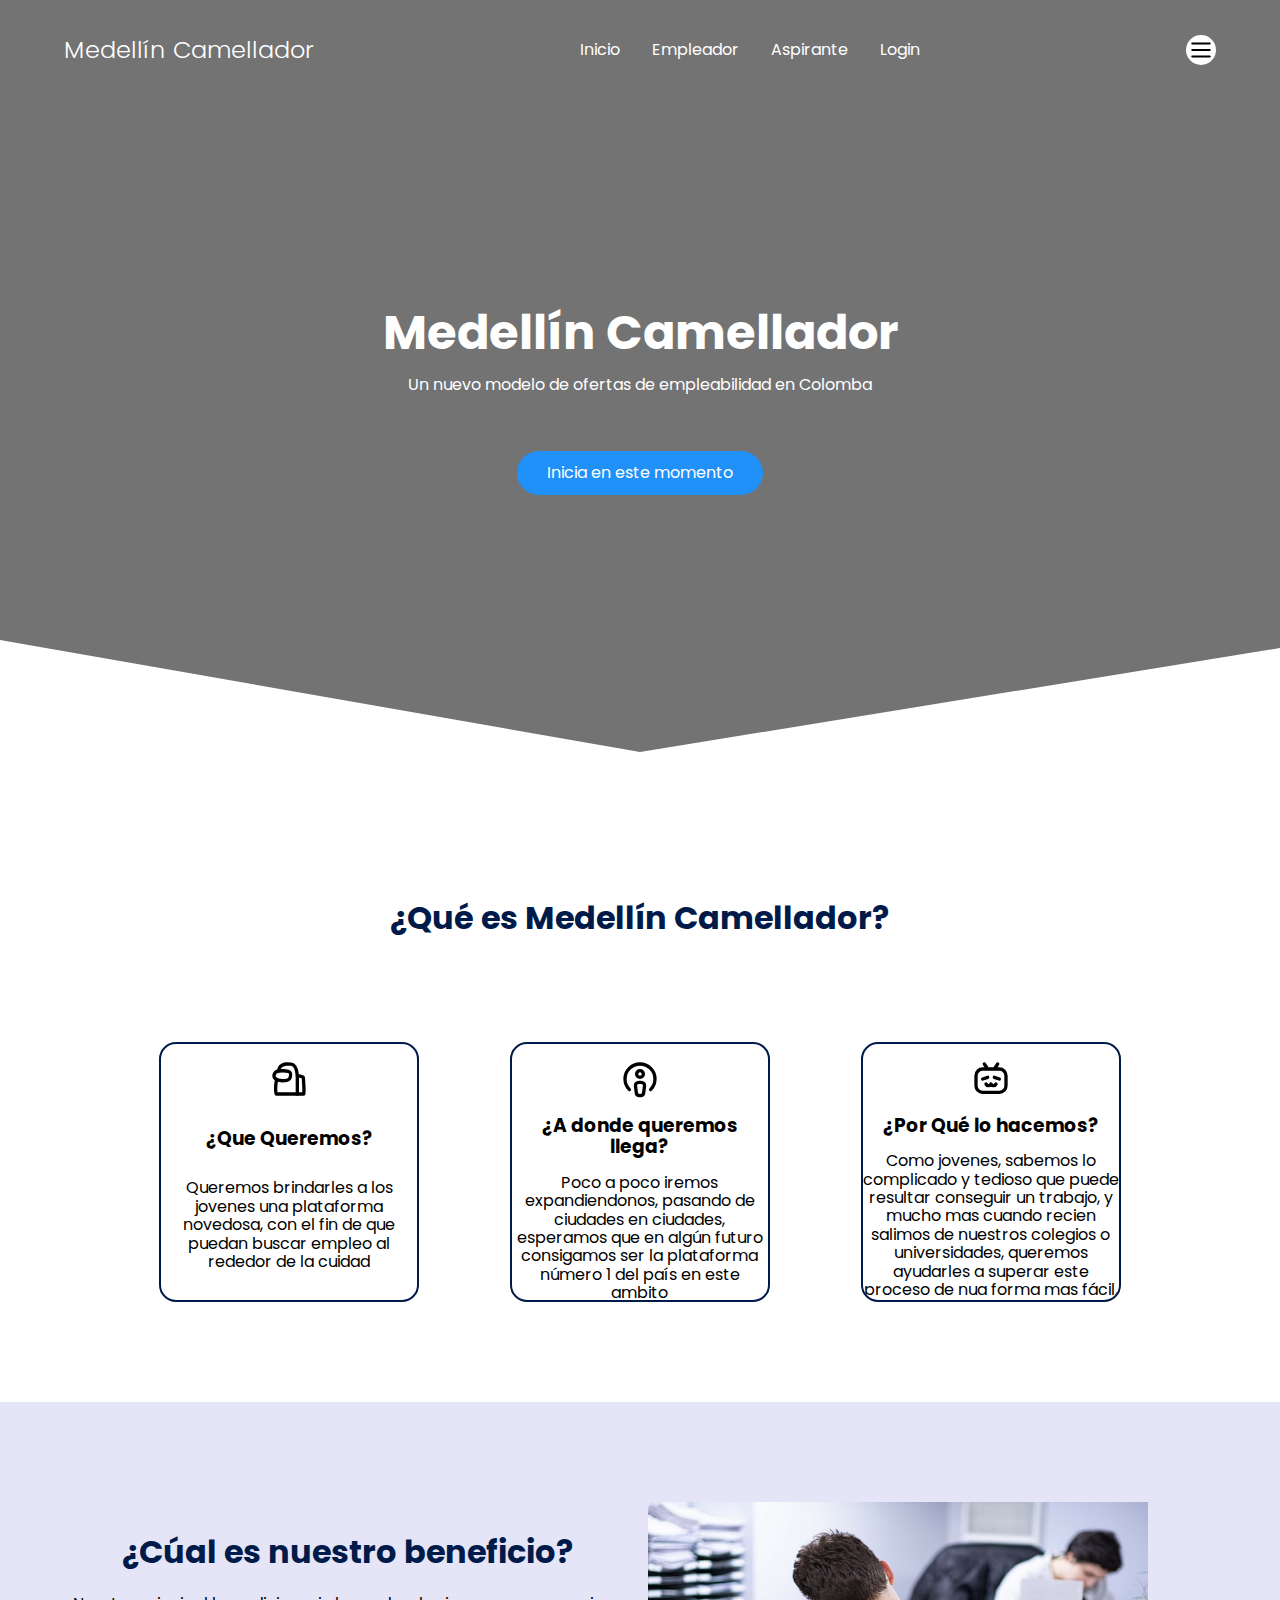
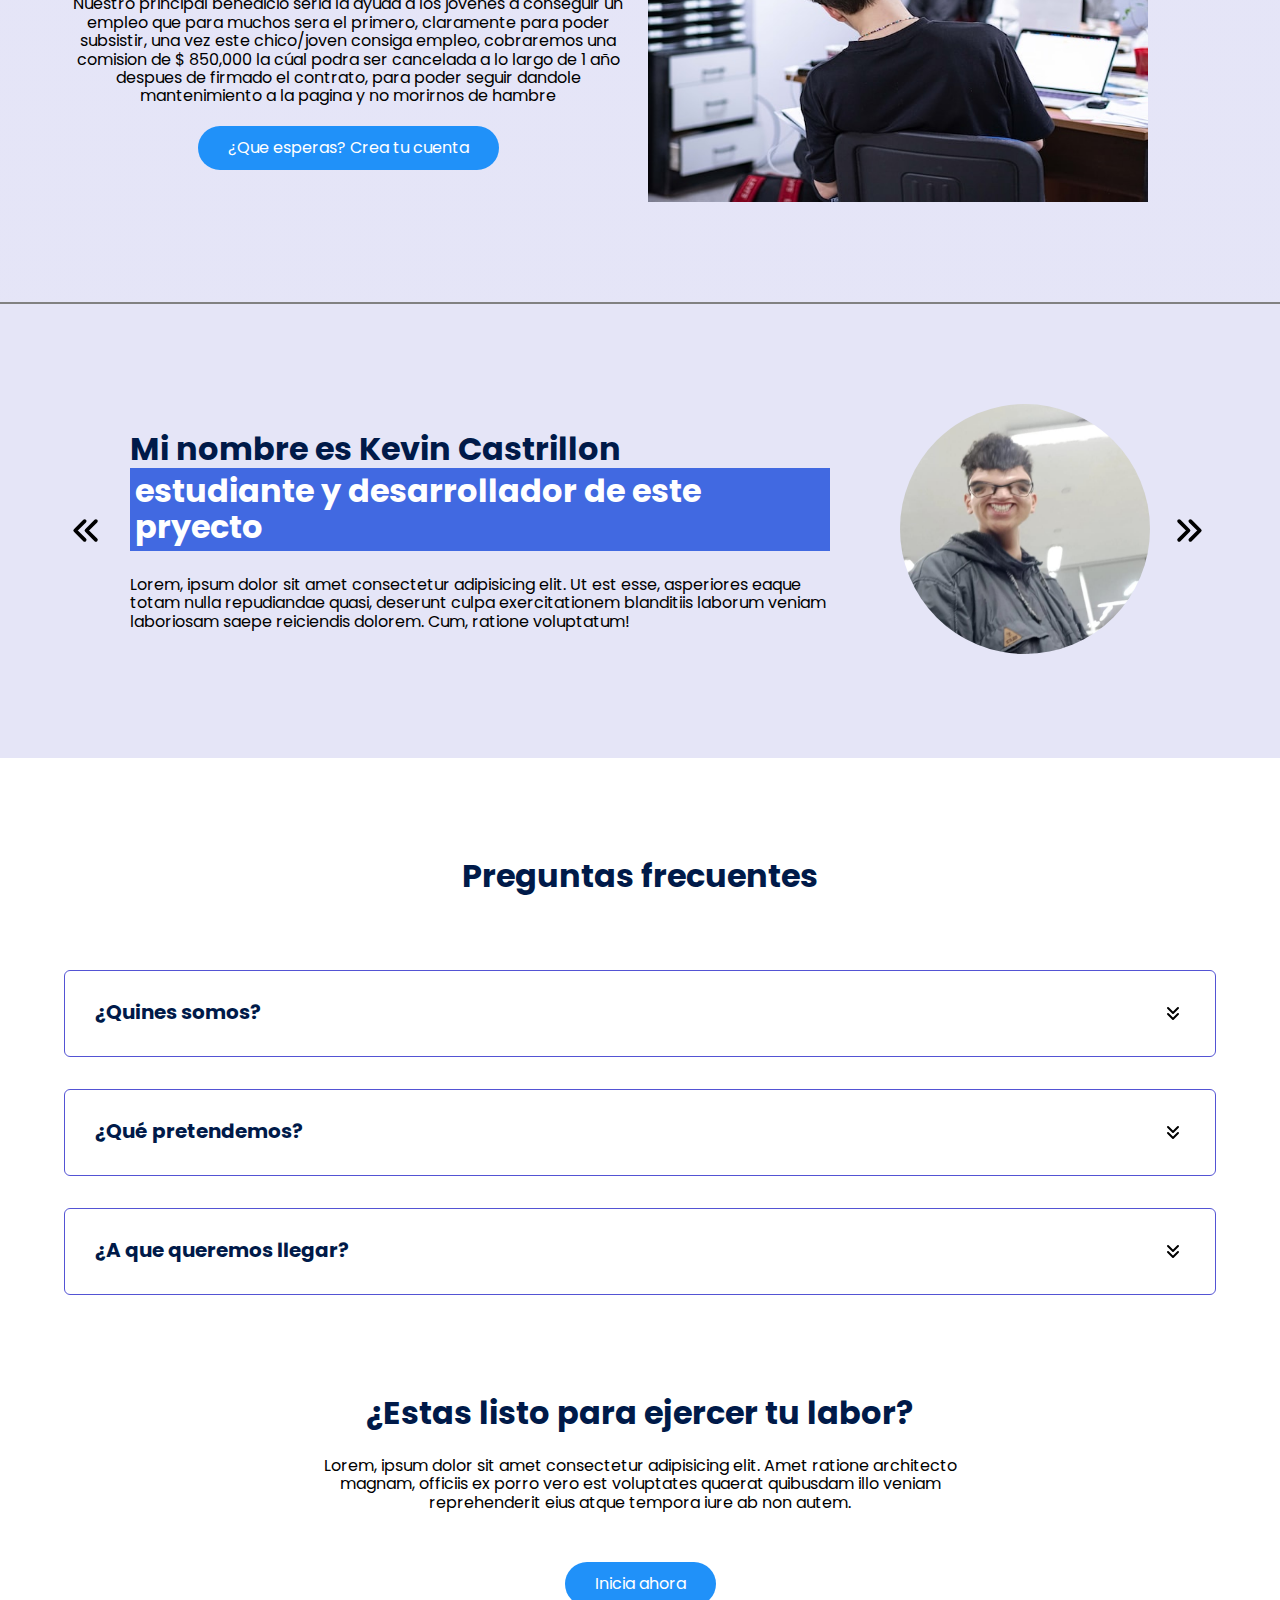
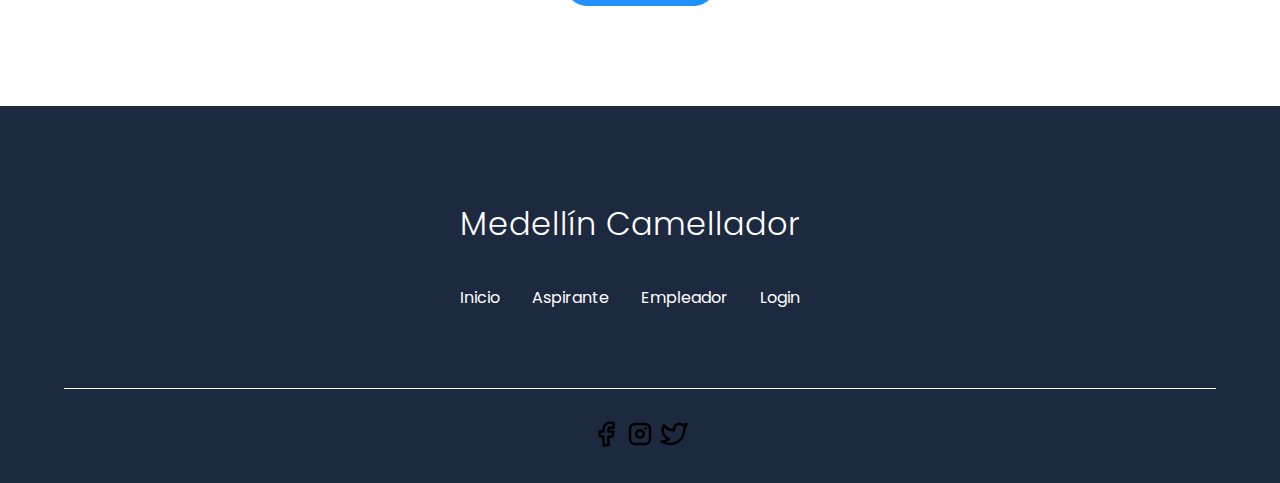
==== index.html @ f861431a "Add files (first time)" ====
<!DOCTYPE html>
<html lang="en">

<head>
    <meta charset="UTF-8">
    <meta http-equiv="X-UA-Compatible" content="IE=edge">
    <meta name="viewport" content="width=device-width, initial-scale=1.0">
    <!-- Link para el icono -->
    <link rel="shortcut icon" href="assets/resources/icon/chart-area-line-filled.png" type="image/x-icon">
    <!-- Normalize -->
    <link rel="stylesheet" href="assets/css/normalize.css">
    <!-- Link Css general -->
    <link rel="stylesheet" href="assets/css/home.css">
    <!-- Link NavBar Css -->
    <link rel="stylesheet" href="assets/css/navbar.css">
    <!-- Link Css especifico -->
    <link rel="stylesheet" href="assets/css/index.css">
    <title>Medellín Camellador</title>
</head>

<body>
    <header class="hero">
        <nav class="nav container">
            <div class="nav__logo">
                <h2 class="nav__title">Medellín Camellador</h2>
            </div>

            <ul class="nav__link nav__link--menu">
                <li class="nav__items">
                    <a href="#" class="nav__links">Inicio</a>
                </li>
                <li class="nav__items">
                    <a href="#" class="nav__links">Empleador</a>
                </li>
                <li class="nav__items">
                    <a href="#" class="nav__links">Aspirante</a>
                </li>
                <li class="nav__items">
                    <a href="#" class="nav__links">Login</a>
                </li>

                <img src="assets/resources/icon/close.svg" alt="Close" class="nav__close">
            </ul>

            <div class="nav__menu">
                <img src="assets/resources/icon/menu.svg" alt="Menu" class="nav__img">
            </div>
        </nav>

        <section class="hero__container container">
            <h1 class="hero__title">Medellín Camellador</h1>
            <p class="hero__paragraph">Un nuevo modelo de ofertas de empleabilidad en Colomba</p>
            <a href="#" class="cta">Inicia en este momento</a>
        </section>
    </header>

    <main>
        <section class="container about">
            <h2 class="subtitle">¿Qué es Medellín Camellador?</h2>

            <div class="about__main">
                <article class="about__icons">
                    <img src="assets/resources/icon/brand-among-us.svg" alt="Sus" class="about__icon">
                    <h3 class="about__title">¿Que Queremos?</h3>
                    <p class="about_paragraph">Queremos brindarles a los jovenes una plataforma novedosa, con el fin de
                        que puedan buscar empleo al rededor de la cuidad</p>
                </article>

                <article class="about__icons">
                    <img src="assets/resources/icon/brand-apple-podcast.svg" alt="Sus" class="about__icon">
                    <h3 class="about__title">¿A donde queremos llega?</h3>
                    <p class="about_paragraph">Poco a poco iremos expandiendonos, pasando de ciudades en ciudades,
                        esperamos que en algún futuro consigamos ser la plataforma número 1 del país en este ambito</p>
                </article>

                <article class="about__icons">
                    <img src="assets/resources/icon/brand-bilibili.svg" alt="Sus" class="about__icon">
                    <h3 class="about__title">¿Por Qué lo hacemos?</h3>
                    <p class="about_paragraph">Como jovenes, sabemos lo complicado y tedioso que puede resultar
                        conseguir un trabajo, y mucho mas cuando recien salimos de nuestros colegios o universidades,
                        queremos ayudarles a superar este proceso de nua forma mas fácil, y asi poder empezar su vida
                        laboral</p>
                </article>
            </div>
        </section>

        <section class="knowledge">
            <div class="knowledge__container container">
                <div class="knowledge__text">
                    <h2 class="subtitle">¿Cúal es nuestro beneficio?</h2>
                    <p class="knowledge__paragraph">Nuestro principal benedicio seria la ayuda a los jovenes a conseguir
                        un empleo que para muchos sera el primero, claramente para poder subsistir, una vez este
                        chico/joven consiga empleo, cobraremos una comision de $ 850,000 la cúal podra ser cancelada a
                        lo largo de 1 año despues de firmado el contrato, para poder seguir dandole mantenimiento a la
                        pagina y no morirnos de hambre</p>
                    <a href="#" class="cta">¿Que esperas? Crea tu cuenta</a>
                </div>

                <figure class="knowledge__picture">
                    <img src="assets/resources/img/picture1.jpg" alt="Fotico" class="knowledge__img">
                </figure>
            </div>
        </section>

        <section class="testimony">
            <div class="testimony__container container">
                <img src="assets/resources/icon/chevrons-left.svg" class="testimony__arrow" id="before">

                <section class="testimony__body" data-id="1">
                    <div class="testimony__texts">
                        <h2 class="subtitle">Mi nombre Frank Muriel, <span class="testimony__course">estudiante,
                                desarrollador y lider del proyecto</span></h2>
                        <p class="testimony__review">Lorem, ipsum dolor sit amet consectetur adipisicing elit. Ut est
                            esse, asperiores eaque laborum veniam laboriosam saepe reiciendis dolorem. Cum, ratione
                            voluptatum!</p>
                    </div>

                    <figure class="testimony__picture">
                        <img src="assets/resources/img/frank.jpeg" class="testimony__img">
                    </figure>
                </section>

                <section class="testimony__body testimony__body--show" data-id="2">
                    <div class="testimony__texts">
                        <h2 class="subtitle">Mi nombre es Kevin Castrillon <span class="testimony__course">estudiante
                                y desarrollador de este pryecto</span></h2>
                        <p class="testimony__review">Lorem, ipsum dolor sit amet consectetur adipisicing elit. Ut est
                            esse, asperiores eaque totam nulla repudiandae quasi, deserunt culpa exercitationem
                            blanditiis laborum veniam laboriosam saepe reiciendis dolorem. Cum, ratione voluptatum!</p>
                    </div>

                    <figure class="testimony__picture">
                        <img src="assets/resources/img/kevin.jpeg" class="testimony__img">
                    </figure>
                </section>



                <img src="assets/resources/icon/chevrons-right.svg" class="testimony__arrow" id="next">
            </div>
        </section>

        <section class="questions container">
            <h2 class="subtitle">Preguntas frecuentes</h2>

            <section class="questions__container">
                <article class="questions__padding">
                    <div class="questions__answer">
                        <h3 class="questions__title">¿Quines somos?
                            <span class="questions__arrow">
                                <img src="assets/resources/icon/chevrons-down.svg" class="questions__img">
                            </span>
                        </h3>

                        <p class="questions__show">Lorem ipsum, dolor sit amet consectetur adipisicing elit. Quos
                            facere, quidem eum id excepturi assumenda explicabo nam accusamus veritatis voluptates
                            eveniet adipisci, dicta nihil nemo modi possimus officiis quam atque? Lorem ipsum, dolor sit
                            amet consectetur adipisicing elit. Quos facere, quidem eum id excepturi assumenda explicabo
                            nam accusamus veritatis voluptates eveniet adipisci, dicta nihil nemo modi possimus officiis
                            quam atque?</p>
                    </div>
                </article>

                <article class="questions__padding">
                    <div class="questions__answer">
                        <h3 class="questions__title">¿Qué pretendemos?
                            <span class="questions__arrow">
                                <img src="assets/resources/icon/chevrons-down.svg" class="questions__img">
                            </span>
                        </h3>

                        <p class="questions__show">Lorem ipsum, dolor sit amet consectetur adipisicing elit. Quos
                            facere, quidem eum id excepturi assumenda explicabo nam accusamus veritatis voluptates
                            eveniet adipisci, dicta nihil nemo modi possimus officiis quam atque? Lorem ipsum, dolor sit
                            amet consectetur adipisicing elit. Quos facere, quidem eum id excepturi assumenda explicabo
                            nam accusamus veritatis voluptates eveniet adipisci, dicta nihil nemo modi possimus officiis
                            quam atque?</p>
                    </div>
                </article>

                <article class="questions__padding">
                    <div class="questions__answer">
                        <h3 class="questions__title">¿A que queremos llegar?
                            <span class="questions__arrow">
                                <img src="assets/resources/icon/chevrons-down.svg" class="questions__img">
                            </span>
                        </h3>

                        <p class="questions__show">Lorem ipsum, dolor sit amet consectetur adipisicing elit. Quos
                            facere, quidem eum id excepturi assumenda explicabo nam accusamus veritatis voluptates
                            eveniet adipisci, dicta nihil nemo modi possimus officiis quam atque? Lorem ipsum, dolor sit
                            amet consectetur adipisicing elit. Quos facere, quidem eum id excepturi assumenda explicabo
                            nam accusamus veritatis voluptates eveniet adipisci, dicta nihil nemo modi possimus officiis
                            quam atque?</p>
                    </div>
                </article>
            </section>

            <section class="questions__offer">
                <h2 class="subtitle">¿Estas listo para ejercer tu labor?</h2>
                <p class="questions__copy">Lorem, ipsum dolor sit amet consectetur adipisicing elit. Amet ratione
                    architecto magnam, officiis ex porro vero est voluptates quaerat quibusdam illo veniam reprehenderit
                    eius atque tempora iure ab non autem.</p>
                <a href="#" class="cta">Inicia ahora</a>
            </section>
        </section>
    </main>

    <footer class="footer">
        <section class="footer__container container">
            <nav class="nav nav--footer">
                <h2 class="footer__title">Medellín Camellador</h2>

                <ul class="nav__link nav__link--footer">
                    <li class="nav__items">
                        <a href="#" class="nav__links">Inicio</a>
                    </li>
                    <li class="nav__items">
                        <a href="#" class="nav__links">Aspirante</a>
                    </li>
                    <li class="nav__items">
                        <a href="#" class="nav__links">Empleador</a>
                    </li>
                    <li class="nav__items">
                        <a href="#" class="nav__links">Login</a>
                    </li>
                </ul>
            </nav>

        </section>

        <section class="footer__copy container">
            <div class="footer__social">
                <a href="#" class="footer__icons"><img src="assets/resources/icon/brand-facebook.svg" class="footer__img"></a>
                <a href="#" class="footer__icons"><img src="assets/resources/icon/brand-instagram.svg" class="footer__img"></a>
                <a href="#" class="footer__icons"><img src="assets/resources/icon/brand-twitter.svg" class="footer__img"></a>
            </div>

        </section>
    </footer>

    <script src="assets/js/slider.js"></script>
    <script src="assets/js/questions.js"></script>
    <script src="assets/js/menu.js"></script>
</body>

</html>
---- assets/css/home.css ----
@import url('https://fonts.googleapis.com/css2?family=Poppins:wght@200;300;400;600;700&family=Sono:wght@300&display=swap');

body{
    font-family: 'Poppins', sans-serif;
}
---- assets/css/index.css ----
:root {
    --padding-container: 100px 0;
    --color-title: #001A49;
}

.container {
    width: 90%;
    max-width: 1200px;
    margin: 0 auto;
    overflow: hidden;
    padding: var(--padding-container);
}

.hero {
    width: 100%;
    height: 100vh;
    min-height: 600px;
    max-height: 800px;
    position: relative;
    display: grid;
    grid-template-rows: 100px 1fr;
    color: #fff;
}

.hero::before {
    content: "";
    position: absolute;
    top: 0;
    left: 0;
    width: 100%;
    height: 100%;
    background-image: linear-gradient(180deg, #0000008c 0%, #0000008c 100%), url('../resources/fond/fond.jpg');
    background-size: cover;
    clip-path: polygon(0 0, 100% 0, 100% 81%, 50% 94%, 0 80%);
    z-index: -1;
}

/* NavBar */

.nav {
    --padding-container: 0;
    height: 100%;
    display: flex;
    align-items: center;
}

.nav__title {
    font-weight: 300;
    cursor: pointer;
    transition: all 0.5s;
}

.nav__title:hover {
    color: #2091F9;
}

.nav__link {
    margin-left: auto;
    padding: 0;
    display: grid;
    grid-auto-flow: column;
    grid-auto-columns: max-content;
    gap: 2em;
}

.nav__items {
    list-style: none;
}

.nav__links {
    color: #fff;
    text-decoration: none;
    transition: all 0.5s;
}

.nav__links:hover {
    color: #2091F9;
}

.nav__menu {
    margin-left: auto;
    cursor: pointer;
}

.nav__img {
    display: block;
    width: 30px;
    background-color: #fff;
    border: 2px solid #fff;
    border-radius: 20px;
}

.nav__close {
    display: var(--show, none);
    background-color: #fff;
    border: 2px solid #fff;
    border-radius: 20px;
}

/* Hero Container */

.hero__container {
    max-width: 800px;
    --padding-container: 0;
    display: grid;
    grid-auto-rows: max-content;
    align-content: center;
    gap: 1em;
    padding-bottom: 100px;
    text-align: center;;
}

.hero__title {
    font-size: 3rem;
}

.hero__paragraph {
    margin-bottom: 20px;
}

.cta {
    display: inline-block;
    background-color: #2091F9;
    justify-self: center;
    color: #fff;
    text-decoration: none;
    padding: 13px 30px;
    border-radius: 32px;
    margin-top: 20px;
    transition: all 0.5s ease;
}

.cta:hover{
    background-color: #53abfd;
    scale: 1.05;
    color: #001A49;
}

/* About */

.about {
    text-align: center;
}

.subtitle {
    color: var(--color-title);
    font-size: 2rem;
    margin-bottom: 25px;
}

.about__paragraph {
    line-height: 1.7;
}

.about__main {
    padding-top: 80px;
    display: grid;
    width: 90%;
    margin: 0 auto;
    gap: 1em;
    overflow: hidden;
    grid-template-columns: repeat(auto-fit, minmax(260px, auto));
}

.about__icons {
    display: grid;
    gap: 1em;
    justify-items: center;
    height: 260px;
    width: 260px;
    overflow: hidden;
    padding: 15px 0;
    margin: 0 auto;
    border-radius: 17px;
    border: 2px solid #001A49
}

.about__icon {
    width: 40px;
}

/* Knowledge */

.knowledge {
    background-color: #e5e5f7;
    background-image: radial-gradient(#444df746 0.6000000000000001px, #e5e5f777 0.6000000000000001px);
    background-size: 12px 12px;
    overflow: hidden;
}

.knowledge__container{
    display: grid;
    grid-template-columns: 1fr 1fr;
    gap: 1em;
    align-items: center;
}

.knowledge__text{
    text-align: center;
}

.knowledge__picture{
    max-width: 500px;
}

.knowledge_paragraph{
    line-height: 1.7;
    margin-bottom: 15px;
}

.knowledge__img{
    height: 300px;
    width: 100%;
    display: block;
}

/* Testimony */

.testimony{
    background-color: #e5e5f7;
    border-top: 2px solid #818181;
}

.testimony__container{
    display: grid;
    grid-template-columns: 50px 1fr 50px;
    gap: 1em;
    align-items: center;
}

.testimony__body{
    display: grid;
    grid-template-columns: 1fr max-content;
    justify-content: space-between;
    align-items: center;
    gap: 2em;
    grid-column: 2/3;
    grid-row: 1/2;
    opacity: 0;
    pointer-events: none;
}


.testimony__body--show{
    pointer-events: unset;
    opacity: 1;
    transition: opacity 1.5s ease-in-out;
}

.testimony__img{
    width: 250px;
    height: 250px;
    border-radius: 50%;
    object-fit: cover;
    object-position: 50% 30%;
}

.testimony__texts{
    max-width: 700px;
}

.testimony__course{
    background-color: royalblue;
    color: #fff;
    display: inline-block;
    padding: 5px;
}

.testimony__arrow{
    width: 90%;
    cursor: pointer;
}

/* Questions */

.questions{
    text-align: center;
}

.questions__container{
    display: grid;
    gap: 2em;
    padding-top: 50px;
    padding-bottom: 100px;
}

.questions__padding{
    padding: 0;
    transition: padding .3s;
    border: 1px solid #5454D4;
    border-radius: 6px;
}

.questions__padding--add{
    padding-bottom: 30px;
}

.questions__answer{
    padding: 0 30px 0;
    overflow: hidden;
}

.questions__title{
    text-align: left;
    display: flex;
    font-size: 20px;
    padding: 30px 0 30px;
    cursor: pointer;
    color: var(--color-title);
    justify-content: space-between;
}

.questions__arrow{
    border-radius: 50%;
    color: #fff;
    width: 25px;
    height: 25px;
    display: flex;
    justify-content: center;
    align-items: center;
    align-self: flex-end;
    margin-left: 10px;
    transition:  all .3s;
}

.questions__arrow:hover{
    scale: 1.15;
}

.questions__arrow--rotate{
    transform: rotate(180deg);
}

.questions__show{
    text-align: left;
    height: 0;
    transition: height .3s;
}

.questions__img{
    display: block;
}

.questions__copy{
    width: 60%;
    margin: 0 auto;
    margin-bottom: 30px;
}

/* Footer */

.footer{
    background-color: #1D293F;
}

.footer__title{
    font-weight: 300;
    font-size: 2rem;
    margin-bottom: 30px;
}

.footer__title, .footer__newsletter{
    color: #fff;
}


.footer__container{
    display: flex;
    justify-content: center;
    align-items: center;
    border-bottom: 1px solid #fff;
    padding-bottom: 60px;
}

.nav--footer{
    padding-bottom: 20px;
    display: grid;
    gap: 1em;
    grid-auto-flow: row;
    height: 100%;
}

.nav__link--footer{
    display: flex;
    margin: 0;
    margin-right: 20px;
    flex-wrap: wrap;
}

.footer__inputs{
    margin-top: 10px;
    display: flex;
    overflow: hidden;
}

.footer__input{
    background-color: #fff;
    height: 50px;
    display: block;
    padding-left: 10px;
    border-radius: 6px;
    font-size: 1rem;
    outline: none;
    border: none;
    margin-right: 16px;
}

.footer__submit{
    margin-left: auto;
    display: inline-block;
    height: 50px;
    padding: 0 20px ;
    background-color: #2091F9;
    border: none;
    font-size: 1rem;
    color: #fff;
    border-radius: 6px;
    cursor: pointer;
}

.footer__copy{
    --padding-container: 30px 0;
    text-align: center;
    color: #fff;
}

.footer__copyright{
    font-weight: 300;
}

.footer__icons{
    margin-bottom: 10px;
}

.footer__img{
    width: 30px;
}

/* Media queries */

@media (max-width:800px){
    .nav__menu{
        display: block;
    }

    .nav__link--menu{
        position: fixed;
        background-color: #000;
        top: 0;
        left: 0;
        height: 100%;
        width: 100%;
        display: flex;
        flex-direction: column;
        justify-content: space-evenly;
        align-items: center;
        z-index: 100;
        opacity: 0;
        pointer-events: none;
        transition: .7s opacity;
    }

    .nav__link--show{
        --show: block;
        opacity:1 ;
        pointer-events: unset;
    }

    .nav__close{
        position: absolute;
        top: 30px;
        right: 30px;
        width: 30px;
        cursor: pointer;
    }

    .hero__title{
        font-size: 2.5rem;
    }


    .about__main{
        gap: 2em;
    }

    .about__icons:last-of-type{
        grid-column: 1/-1;
    }


    .knowledge__container{
        grid-template-columns: 1fr;
        grid-template-rows: max-content 1fr;
        gap: 3em;
        text-align: center;
    }

    .knowledge__picture{
        grid-row: 1/2;
        justify-self: center;
    }

    .testimony__container{
        grid-template-columns: 30px 1fr 30px;
    }

    .testimony__body{
        grid-template-columns: 1fr;
        grid-template-rows: max-content max-content;
        gap: 3em;
        justify-items:center ;
    }


    .testimony__img{
        width: 200px;
        height: 200px;
        
    }

    .questions__copy{
        width: 100%;
    }

    .footer__container{
        flex-wrap: wrap;
    }

    .nav--footer{
        width: 100%;
        justify-items: center;
    }

    .nav__link--footer{
        width: 100%;
        justify-content: space-evenly;
        margin: 0;
    }

    .footer__form{
        width: 100%;
        justify-content: space-evenly;
    }

    .footer__input{
        flex: 1;
    }

}

@media (max-width:600px){
    .hero__title{
        font-size: 2rem;
    }

    .hero__paragraph{
        font-size: 1rem;
    }

    .subtitle{
        font-size: 1.8rem;
    }

    .price__element{
        width: 90%;
    }

    .price__element--best{
        width: 90%;
        /* padding: 40px; */
    }

    .price__price{
        font-size: 2rem;
    }

    .testimony{
        --padding-container: 60px 0;
    }

    .testimony__container{
        grid-template-columns: 28px 1fr 28px;
        gap: .9em;
    }

    .testimony__arrow{
        width: 100%;
    }

    .testimony__course{
        margin-top: 15px;
    }

    .questions__title{
        font-size: 1rem;
    }

    .footer__title{
        justify-self: start;
        margin-bottom: 15px;
    }

    .nav--footer{
        padding-bottom: 60px;
    }

    .nav__link--footer{
        justify-content: space-between;
    }

    .footer__inputs{
        flex-wrap: wrap;
    }

    .footer__input{
        flex-basis: 100%;
        margin: 0;
        margin-bottom: 16px;
    }

    .footer__submit{
        margin-right: auto;
        margin-left: 0;
        

        /* 
        margin:0;
        width: 100%;
        */
    }
}
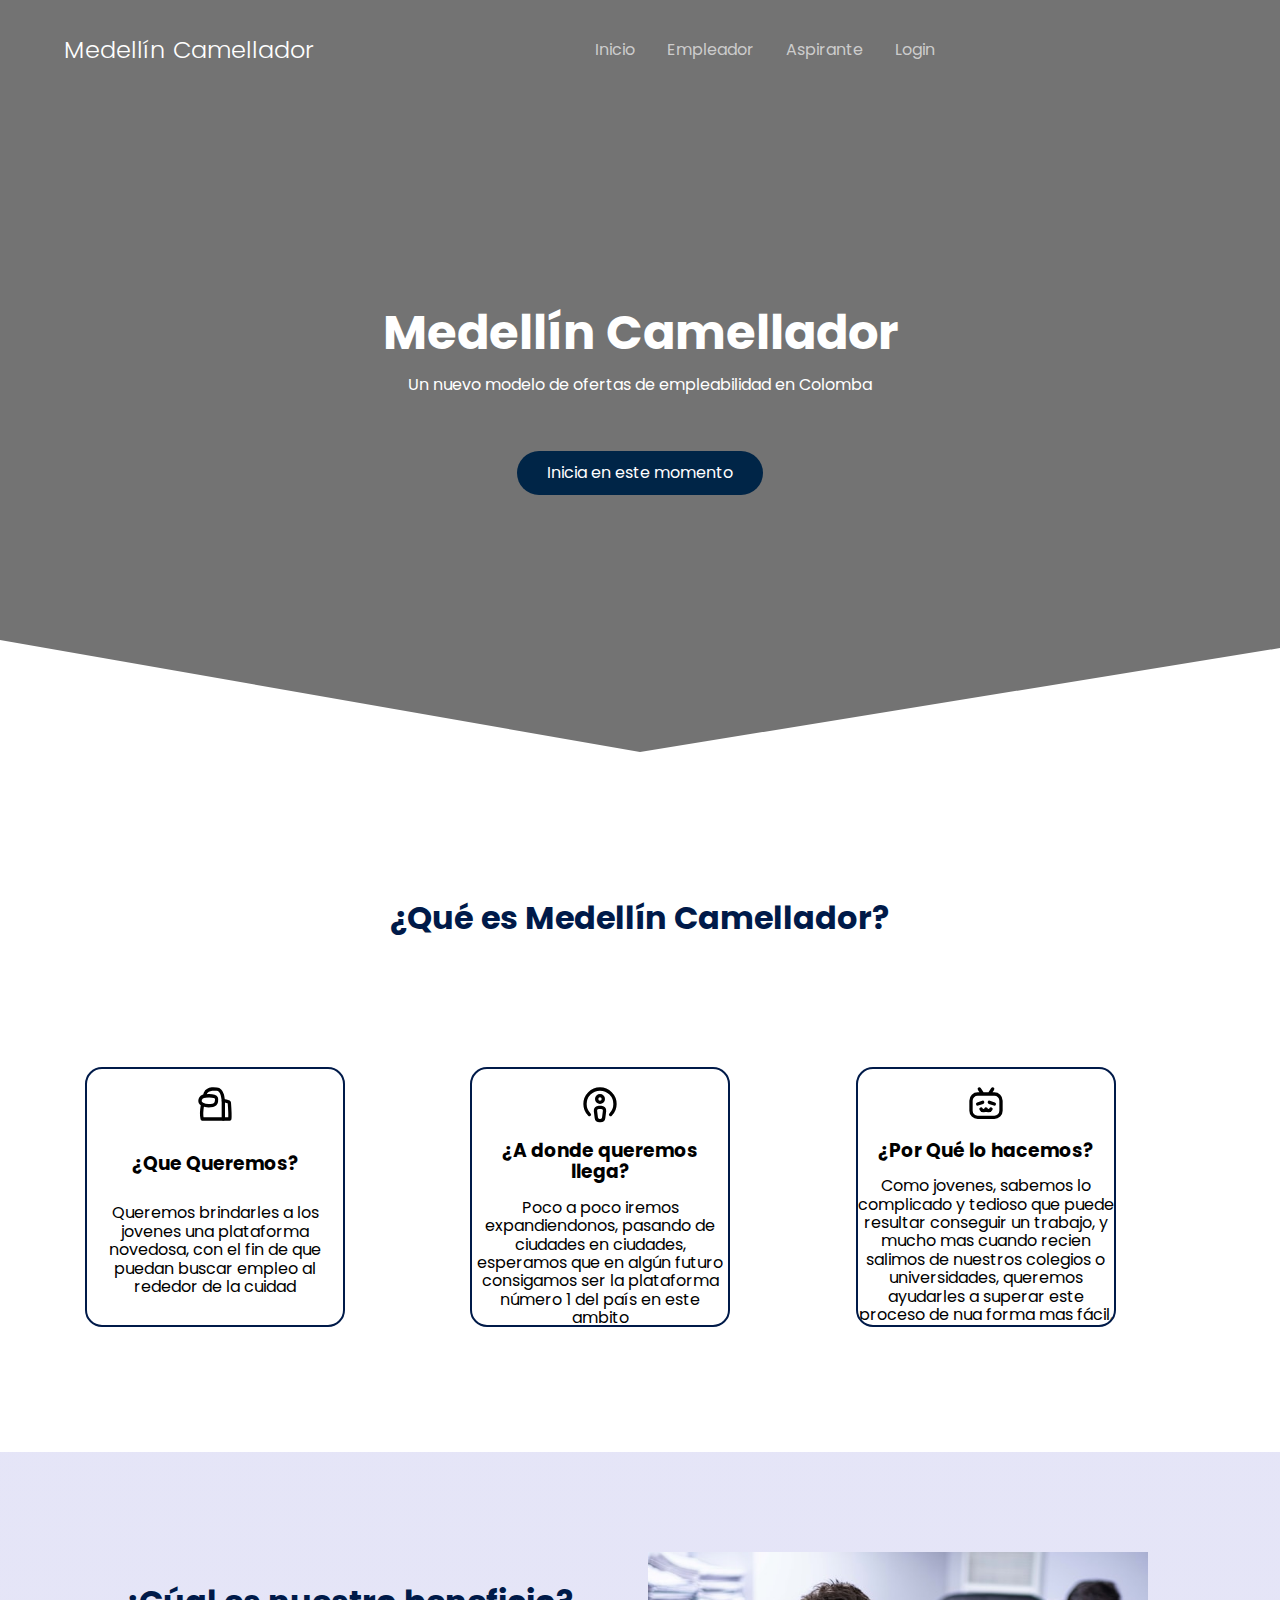
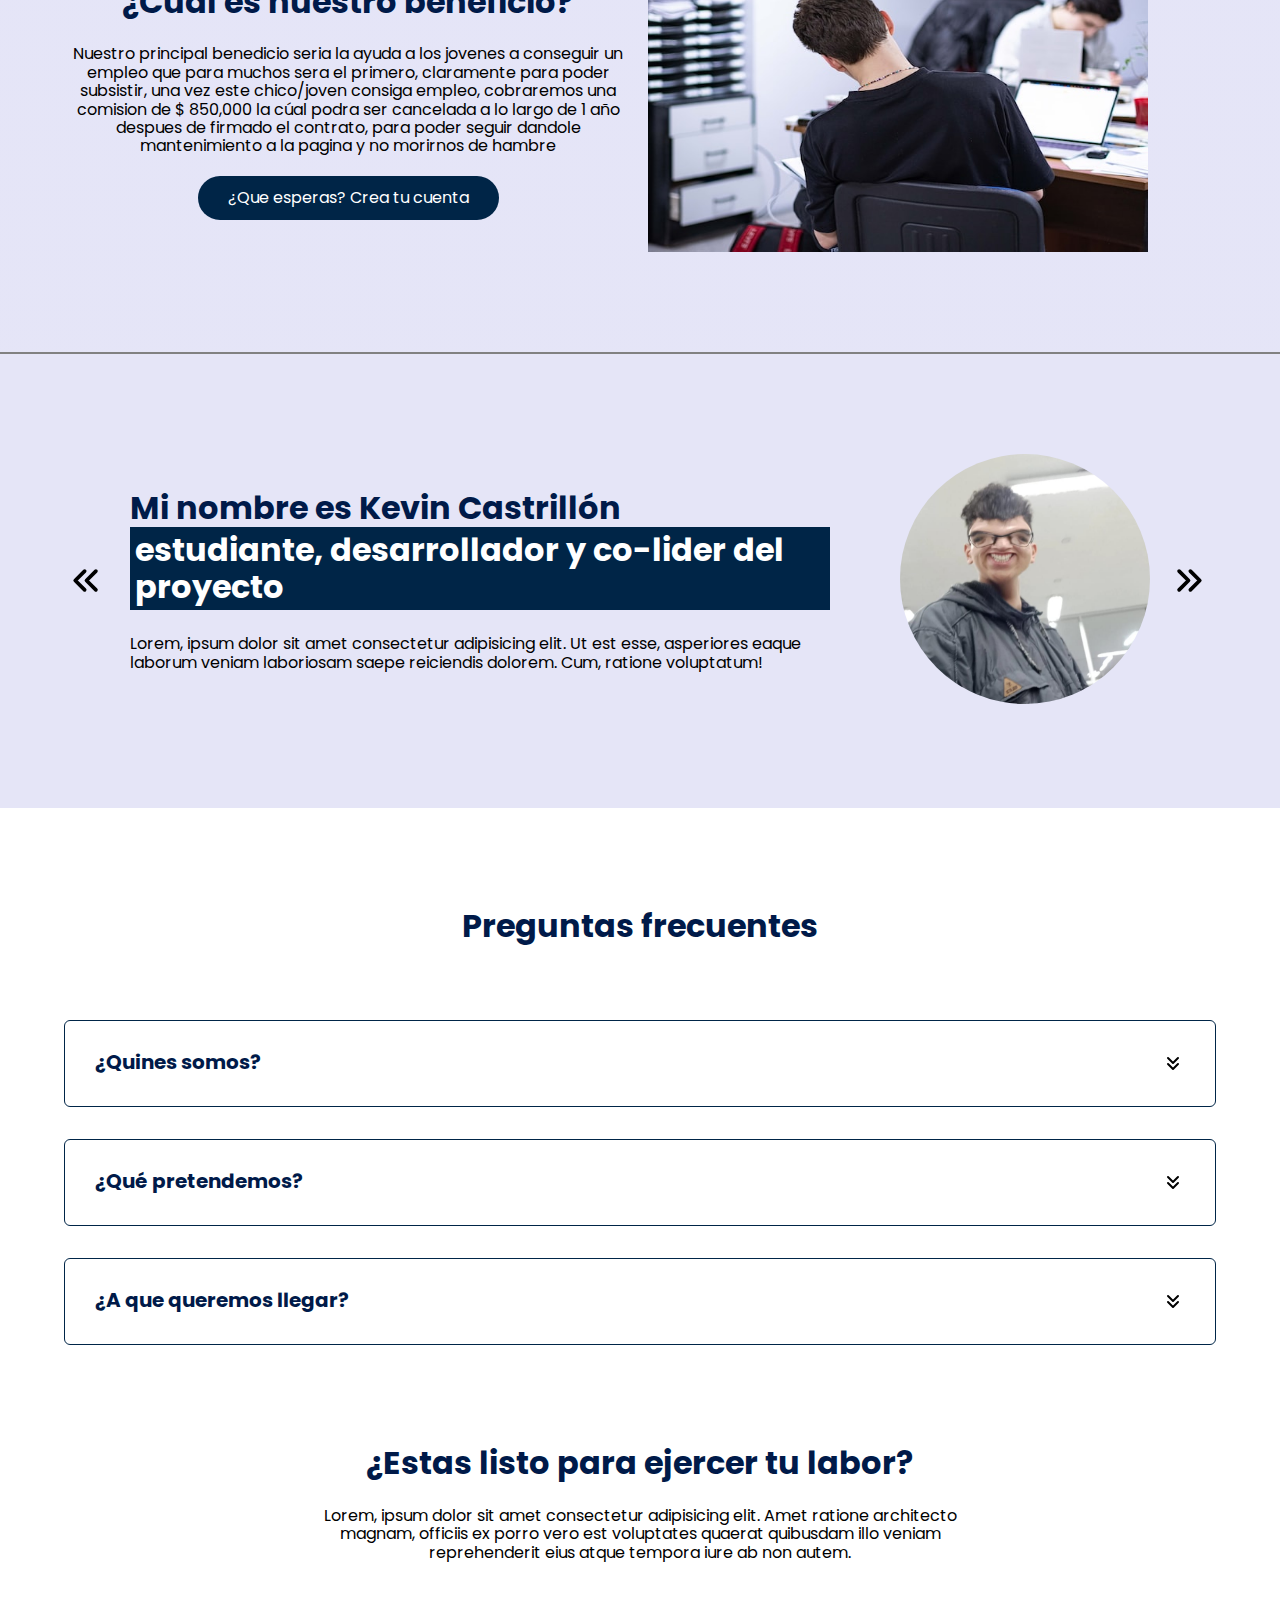
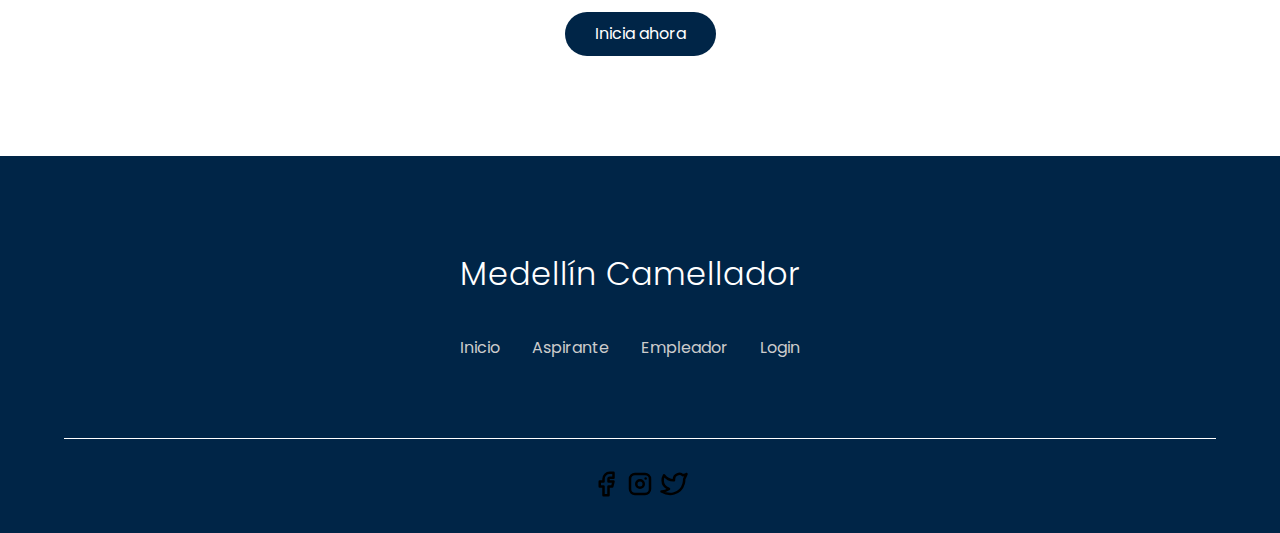
==== commit 1503b8bc: "Add files via upload" ====
--- a/index.html
+++ b/index.html
@@ -11,6 +11,8 @@
     <link rel="stylesheet" href="assets/css/normalize.css">
     <!-- Link Css general -->
     <link rel="stylesheet" href="assets/css/home.css">
+    <!-- NavBar -->
+    <link rel="stylesheet" href="assets/css/nav.css">
     <!-- Link NavBar Css -->
     <link rel="stylesheet" href="assets/css/navbar.css">
     <!-- Link Css especifico -->
@@ -30,13 +32,13 @@
                     <a href="#" class="nav__links">Inicio</a>
                 </li>
                 <li class="nav__items">
-                    <a href="#" class="nav__links">Empleador</a>
-                </li>
-                <li class="nav__items">
-                    <a href="#" class="nav__links">Aspirante</a>
-                </li>
-                <li class="nav__items">
-                    <a href="#" class="nav__links">Login</a>
+                    <a href="pages/employee/employee.html" class="nav__links">Empleador</a>
+                </li>
+                <li class="nav__items">
+                    <a href="pages/aspirant/aspirant.html" class="nav__links">Aspirante</a>
+                </li>
+                <li class="nav__items">
+                    <a href="pages/log/log.html" class="nav__links">Login</a>
                 </li>
 
                 <img src="assets/resources/icon/close.svg" alt="Close" class="nav__close">
@@ -122,11 +124,12 @@
 
                 <section class="testimony__body testimony__body--show" data-id="2">
                     <div class="testimony__texts">
-                        <h2 class="subtitle">Mi nombre es Kevin Castrillon <span class="testimony__course">estudiante
-                                y desarrollador de este pryecto</span></h2>
+                        <h2 class="subtitle">Mi nombre es Kevin Castrillón<span
+                                class="testimony__course">estudiante, desarrollador y co-lider del proyecto
+                                </span></h2>
                         <p class="testimony__review">Lorem, ipsum dolor sit amet consectetur adipisicing elit. Ut est
-                            esse, asperiores eaque totam nulla repudiandae quasi, deserunt culpa exercitationem
-                            blanditiis laborum veniam laboriosam saepe reiciendis dolorem. Cum, ratione voluptatum!</p>
+                            esse, asperiores eaque laborum veniam laboriosam saepe reiciendis dolorem. Cum, ratione
+                            voluptatum!</p>
                     </div>
 
                     <figure class="testimony__picture">
@@ -231,9 +234,12 @@
 
         <section class="footer__copy container">
             <div class="footer__social">
-                <a href="#" class="footer__icons"><img src="assets/resources/icon/brand-facebook.svg" class="footer__img"></a>
-                <a href="#" class="footer__icons"><img src="assets/resources/icon/brand-instagram.svg" class="footer__img"></a>
-                <a href="#" class="footer__icons"><img src="assets/resources/icon/brand-twitter.svg" class="footer__img"></a>
+                <a href="#" class="footer__icons"><img src="assets/resources/icon/brand-facebook.svg"
+                        class="footer__img"></a>
+                <a href="#" class="footer__icons"><img src="assets/resources/icon/brand-instagram.svg"
+                        class="footer__img"></a>
+                <a href="#" class="footer__icons"><img src="assets/resources/icon/brand-twitter.svg"
+                        class="footer__img"></a>
             </div>
 
         </section>
--- a/assets/css/home.css
+++ b/assets/css/home.css
@@ -2,4 +2,15 @@
 
 body{
     font-family: 'Poppins', sans-serif;
-}+}
+:root {
+    --padding-container: 100px 0;
+    --color-title: #001A49;
+    --color1: #002547;
+    --color2: #3e5eb3;
+    --color3: #557ade;
+}
+
+
+
+
--- a/assets/css/nav.css
+++ b/assets/css/nav.css
@@ -0,0 +1,175 @@
+.container {
+    width: 90%;
+    max-width: 1200px;
+    margin: 0 auto;
+    overflow: hidden;
+    padding: var(--padding-container);
+}
+
+.hero {
+    width: 100%;
+    height: 100vh;
+    min-height: 600px;
+    max-height: 800px;
+    position: relative;
+    display: grid;
+    grid-template-rows: 100px 1fr;
+    color: #fff;
+}
+
+.hero::before {
+    content: "";
+    position: absolute;
+    top: 0;
+    left: 0;
+    width: 100%;
+    height: 100%;
+    background-image: linear-gradient(180deg, #0000008c 0%, #0000008c 100%), url('../resources/fond/fond.jpg');
+    background-size: cover;
+    clip-path: polygon(0 0, 100% 0, 100% 81%, 50% 94%, 0 80%);
+    z-index: -1;
+}
+
+.hero__container {
+    max-width: 800px;
+    --padding-container: 0;
+    display: grid;
+    grid-auto-rows: max-content;
+    align-content: center;
+    gap: 1em;
+    padding-bottom: 100px;
+    text-align: center;;
+}
+
+.hero__title {
+    font-size: 3rem;
+}
+
+.hero__paragraph {
+    margin-bottom: 20px;
+}
+
+.cta {  
+    display: inline-block;
+    background-color: var(--color1);
+    justify-self: center;
+    color: #fff;
+    text-decoration: none;
+    padding: 13px 30px;
+    border-radius: 32px;
+    margin-top: 20px;
+    transition: all 0.5s ease;
+}
+
+.cta:hover{
+    background-color: #53abfd;
+    scale: 1.05;
+    color: #001A49;
+}
+
+.nav {
+    --padding-container: 0;
+    height: 100%;
+    display: flex;
+    align-items: center;
+}
+
+.nav__title {
+    font-weight: 300;
+    cursor: pointer;
+    transition: all 0.5s;
+}
+
+.nav__title:hover {
+    color: #2091F9;
+}
+
+.nav__link {
+    margin-left: auto;
+    padding: 0;
+    display: grid;
+    grid-auto-flow: column;
+    grid-auto-columns: max-content;
+    gap: 2em;
+}
+
+.nav__items {
+    list-style: none;
+}
+
+.nav__links {
+    color: #cccccc;
+    text-decoration: none;
+    transition: all 0.5s ease;
+}
+
+.nav__links:hover {
+    color: #2091F9;
+}
+
+.nav__menu {
+    margin-left: auto;
+    cursor: pointer;
+}
+
+.nav__img {
+    display: none;
+    width: 30px;
+    background-color: #fff;
+    border-radius: 15px;
+    transition: all 0.5s;
+}
+
+.nav__img:hover{
+    scale: 1.05;
+}
+
+.nav__close {
+    display: var(--show, none);
+    background-color: #fff;
+    border: 2px solid #fff;
+    border-radius: 20px;
+}
+
+/* Media Querys */
+
+@media (max-width:800px){
+    .nav__menu{
+        display: block;
+    }
+
+    .nav__img{
+        display: block;
+    }
+
+    .nav__link--menu{
+        position: fixed;
+        background-color: #000000eb;
+        top: 0;
+        left: 0;
+        height: 100%;
+        width: 100%;
+        display: flex;
+        flex-direction: column;
+        justify-content: space-evenly;
+        align-items: center;
+        z-index: 100;
+        opacity: 0;
+        pointer-events: none;
+        transition: .7s opacity;
+    }
+
+    .nav__link--show{
+        --show: block;
+        opacity:1 ;
+        pointer-events: unset;
+    }
+
+    .nav__close{
+        position: absolute;
+        top: 30px;
+        right: 30px;
+        width: 30px;
+        cursor: pointer;
+    }
+}--- a/assets/css/index.css
+++ b/assets/css/index.css
@@ -1,103 +1,4 @@
-:root {
-    --padding-container: 100px 0;
-    --color-title: #001A49;
-}
-
-.container {
-    width: 90%;
-    max-width: 1200px;
-    margin: 0 auto;
-    overflow: hidden;
-    padding: var(--padding-container);
-}
-
-.hero {
-    width: 100%;
-    height: 100vh;
-    min-height: 600px;
-    max-height: 800px;
-    position: relative;
-    display: grid;
-    grid-template-rows: 100px 1fr;
-    color: #fff;
-}
-
-.hero::before {
-    content: "";
-    position: absolute;
-    top: 0;
-    left: 0;
-    width: 100%;
-    height: 100%;
-    background-image: linear-gradient(180deg, #0000008c 0%, #0000008c 100%), url('../resources/fond/fond.jpg');
-    background-size: cover;
-    clip-path: polygon(0 0, 100% 0, 100% 81%, 50% 94%, 0 80%);
-    z-index: -1;
-}
-
-/* NavBar */
-
-.nav {
-    --padding-container: 0;
-    height: 100%;
-    display: flex;
-    align-items: center;
-}
-
-.nav__title {
-    font-weight: 300;
-    cursor: pointer;
-    transition: all 0.5s;
-}
-
-.nav__title:hover {
-    color: #2091F9;
-}
-
-.nav__link {
-    margin-left: auto;
-    padding: 0;
-    display: grid;
-    grid-auto-flow: column;
-    grid-auto-columns: max-content;
-    gap: 2em;
-}
-
-.nav__items {
-    list-style: none;
-}
-
-.nav__links {
-    color: #fff;
-    text-decoration: none;
-    transition: all 0.5s;
-}
-
-.nav__links:hover {
-    color: #2091F9;
-}
-
-.nav__menu {
-    margin-left: auto;
-    cursor: pointer;
-}
-
-.nav__img {
-    display: block;
-    width: 30px;
-    background-color: #fff;
-    border: 2px solid #fff;
-    border-radius: 20px;
-}
-
-.nav__close {
-    display: var(--show, none);
-    background-color: #fff;
-    border: 2px solid #fff;
-    border-radius: 20px;
-}
-
-/* Hero Container */
+@import url(home.css);
 
 .hero__container {
     max-width: 800px;
@@ -110,36 +11,11 @@
     text-align: center;;
 }
 
-.hero__title {
-    font-size: 3rem;
-}
-
-.hero__paragraph {
-    margin-bottom: 20px;
-}
-
-.cta {
-    display: inline-block;
-    background-color: #2091F9;
-    justify-self: center;
-    color: #fff;
-    text-decoration: none;
-    padding: 13px 30px;
-    border-radius: 32px;
-    margin-top: 20px;
-    transition: all 0.5s ease;
-}
-
-.cta:hover{
-    background-color: #53abfd;
-    scale: 1.05;
-    color: #001A49;
-}
-
 /* About */
 
 .about {
     text-align: center;
+    width: 100%;
 }
 
 .subtitle {
@@ -155,7 +31,7 @@
 .about__main {
     padding-top: 80px;
     display: grid;
-    width: 90%;
+    width: 95%;
     margin: 0 auto;
     gap: 1em;
     overflow: hidden;
@@ -170,9 +46,16 @@
     width: 260px;
     overflow: hidden;
     padding: 15px 0;
-    margin: 0 auto;
+    margin: 25px 15px;
     border-radius: 17px;
-    border: 2px solid #001A49
+    border: 2px solid #001A49;
+    transition: all .7s;
+}
+
+.about__icons:hover{
+    scale: 1.1;
+    border: 4px solid #001A49;
+    box-shadow: 12px 12px 2px 1px rgba(0, 0, 255, .2);
 }
 
 .about__icon {
@@ -260,7 +143,7 @@
 }
 
 .testimony__course{
-    background-color: royalblue;
+    background-color: var(--color1);
     color: #fff;
     display: inline-block;
     padding: 5px;
@@ -287,7 +170,8 @@
 .questions__padding{
     padding: 0;
     transition: padding .3s;
-    border: 1px solid #5454D4;
+    border: 1.5px solid var(--color1);
+
     border-radius: 6px;
 }
 
@@ -350,7 +234,7 @@
 /* Footer */
 
 .footer{
-    background-color: #1D293F;
+    background-color: var(--color1);
 }
 
 .footer__title{
@@ -410,7 +294,7 @@
     display: inline-block;
     height: 50px;
     padding: 0 20px ;
-    background-color: #2091F9;
+    background-color: var(--color1);
     border: none;
     font-size: 1rem;
     color: #fff;
@@ -424,10 +308,6 @@
     color: #fff;
 }
 
-.footer__copyright{
-    font-weight: 300;
-}
-
 .footer__icons{
     margin-bottom: 10px;
 }
@@ -439,40 +319,6 @@
 /* Media queries */
 
 @media (max-width:800px){
-    .nav__menu{
-        display: block;
-    }
-
-    .nav__link--menu{
-        position: fixed;
-        background-color: #000;
-        top: 0;
-        left: 0;
-        height: 100%;
-        width: 100%;
-        display: flex;
-        flex-direction: column;
-        justify-content: space-evenly;
-        align-items: center;
-        z-index: 100;
-        opacity: 0;
-        pointer-events: none;
-        transition: .7s opacity;
-    }
-
-    .nav__link--show{
-        --show: block;
-        opacity:1 ;
-        pointer-events: unset;
-    }
-
-    .nav__close{
-        position: absolute;
-        top: 30px;
-        right: 30px;
-        width: 30px;
-        cursor: pointer;
-    }
 
     .hero__title{
         font-size: 2.5rem;
